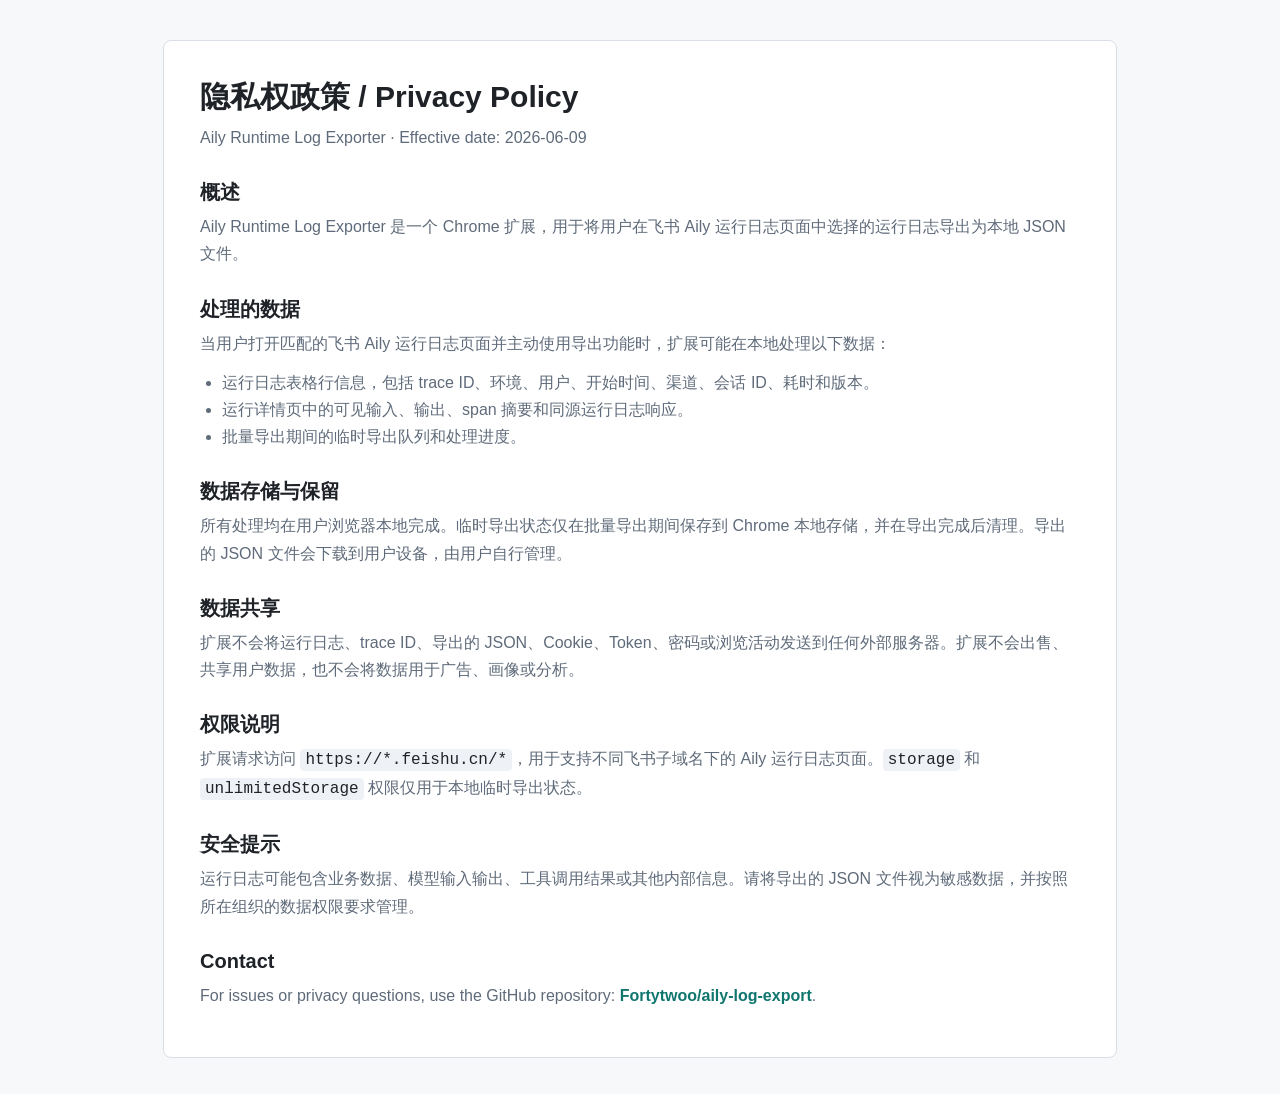
==== docs/privacy-policy.html @ 40a1e0a1 "Add GitHub Pages privacy policy" ====
<!doctype html>
<html lang="zh-CN">
<head>
  <meta charset="utf-8">
  <meta name="viewport" content="width=device-width, initial-scale=1">
  <title>Privacy Policy - Aily Runtime Log Exporter</title>
  <style>
    :root {
      color-scheme: light;
      --bg: #f7f8fa;
      --panel: #ffffff;
      --text: #1f2328;
      --muted: #5f6b7a;
      --line: #d9dee7;
      --accent: #0f766e;
    }
    body {
      margin: 0;
      background: var(--bg);
      color: var(--text);
      font: 16px/1.7 -apple-system, BlinkMacSystemFont, "Segoe UI", sans-serif;
    }
    main {
      max-width: 880px;
      margin: 40px auto;
      padding: 36px;
      background: var(--panel);
      border: 1px solid var(--line);
      border-radius: 8px;
    }
    h1, h2 {
      line-height: 1.3;
      color: var(--text);
    }
    h1 {
      margin: 0 0 8px;
      font-size: 30px;
    }
    h2 {
      margin: 28px 0 8px;
      font-size: 20px;
    }
    p, li {
      color: var(--muted);
    }
    p {
      margin: 0 0 12px;
    }
    ul {
      margin: 8px 0 0;
      padding-left: 22px;
    }
    a {
      color: var(--accent);
      font-weight: 600;
      text-decoration: none;
    }
    a:hover {
      text-decoration: underline;
    }
    .meta {
      margin-bottom: 24px;
      color: var(--muted);
    }
    code {
      padding: 2px 5px;
      border-radius: 4px;
      background: #eef2f6;
      color: var(--text);
    }
  </style>
</head>
<body>
  <main>
    <h1>隐私权政策 / Privacy Policy</h1>
    <p class="meta">Aily Runtime Log Exporter · Effective date: 2026-06-09</p>

    <h2>概述</h2>
    <p>Aily Runtime Log Exporter 是一个 Chrome 扩展，用于将用户在飞书 Aily 运行日志页面中选择的运行日志导出为本地 JSON 文件。</p>

    <h2>处理的数据</h2>
    <p>当用户打开匹配的飞书 Aily 运行日志页面并主动使用导出功能时，扩展可能在本地处理以下数据：</p>
    <ul>
      <li>运行日志表格行信息，包括 trace ID、环境、用户、开始时间、渠道、会话 ID、耗时和版本。</li>
      <li>运行详情页中的可见输入、输出、span 摘要和同源运行日志响应。</li>
      <li>批量导出期间的临时导出队列和处理进度。</li>
    </ul>

    <h2>数据存储与保留</h2>
    <p>所有处理均在用户浏览器本地完成。临时导出状态仅在批量导出期间保存到 Chrome 本地存储，并在导出完成后清理。导出的 JSON 文件会下载到用户设备，由用户自行管理。</p>

    <h2>数据共享</h2>
    <p>扩展不会将运行日志、trace ID、导出的 JSON、Cookie、Token、密码或浏览活动发送到任何外部服务器。扩展不会出售、共享用户数据，也不会将数据用于广告、画像或分析。</p>

    <h2>权限说明</h2>
    <p>扩展请求访问 <code>https://*.feishu.cn/*</code>，用于支持不同飞书子域名下的 Aily 运行日志页面。<code>storage</code> 和 <code>unlimitedStorage</code> 权限仅用于本地临时导出状态。</p>

    <h2>安全提示</h2>
    <p>运行日志可能包含业务数据、模型输入输出、工具调用结果或其他内部信息。请将导出的 JSON 文件视为敏感数据，并按照所在组织的数据权限要求管理。</p>

    <h2>Contact</h2>
    <p>For issues or privacy questions, use the GitHub repository: <a href="https://github.com/Fortytwoo/aily-log-export">Fortytwoo/aily-log-export</a>.</p>
  </main>
</body>
</html>
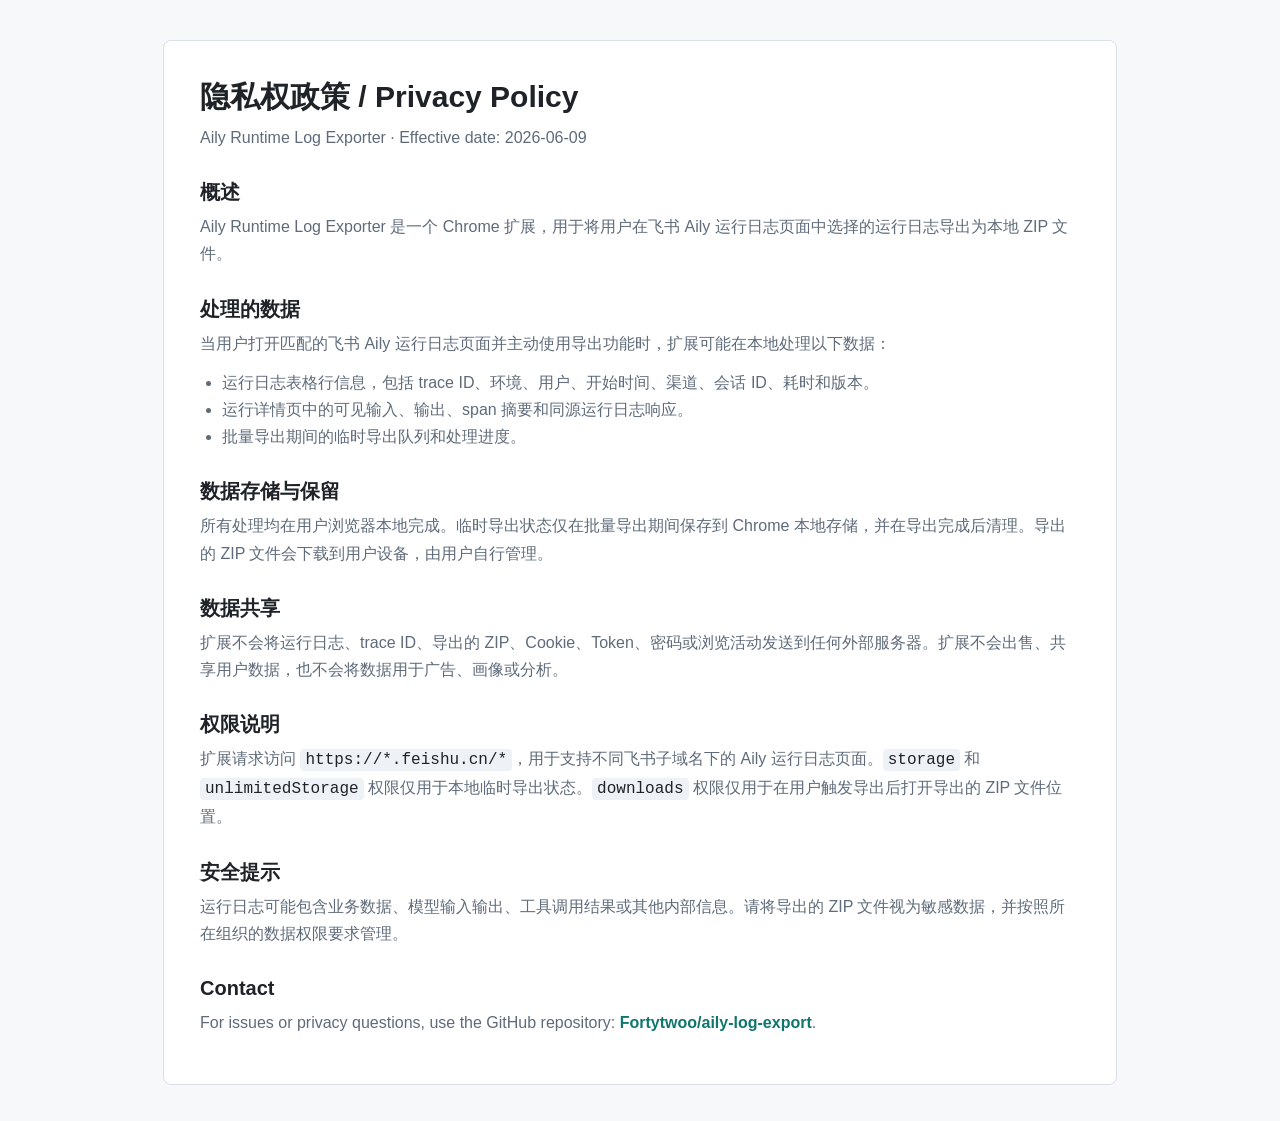
==== commit a1f016d4: "Support ZIP runtime log export" ====
--- a/docs/privacy-policy.html
+++ b/docs/privacy-policy.html
@@ -76,7 +76,7 @@
     <p class="meta">Aily Runtime Log Exporter · Effective date: 2026-06-09</p>
 
     <h2>概述</h2>
-    <p>Aily Runtime Log Exporter 是一个 Chrome 扩展，用于将用户在飞书 Aily 运行日志页面中选择的运行日志导出为本地 JSON 文件。</p>
+    <p>Aily Runtime Log Exporter 是一个 Chrome 扩展，用于将用户在飞书 Aily 运行日志页面中选择的运行日志导出为本地 ZIP 文件。</p>
 
     <h2>处理的数据</h2>
     <p>当用户打开匹配的飞书 Aily 运行日志页面并主动使用导出功能时，扩展可能在本地处理以下数据：</p>
@@ -87,16 +87,16 @@
     </ul>
 
     <h2>数据存储与保留</h2>
-    <p>所有处理均在用户浏览器本地完成。临时导出状态仅在批量导出期间保存到 Chrome 本地存储，并在导出完成后清理。导出的 JSON 文件会下载到用户设备，由用户自行管理。</p>
+    <p>所有处理均在用户浏览器本地完成。临时导出状态仅在批量导出期间保存到 Chrome 本地存储，并在导出完成后清理。导出的 ZIP 文件会下载到用户设备，由用户自行管理。</p>
 
     <h2>数据共享</h2>
-    <p>扩展不会将运行日志、trace ID、导出的 JSON、Cookie、Token、密码或浏览活动发送到任何外部服务器。扩展不会出售、共享用户数据，也不会将数据用于广告、画像或分析。</p>
+    <p>扩展不会将运行日志、trace ID、导出的 ZIP、Cookie、Token、密码或浏览活动发送到任何外部服务器。扩展不会出售、共享用户数据，也不会将数据用于广告、画像或分析。</p>
 
     <h2>权限说明</h2>
-    <p>扩展请求访问 <code>https://*.feishu.cn/*</code>，用于支持不同飞书子域名下的 Aily 运行日志页面。<code>storage</code> 和 <code>unlimitedStorage</code> 权限仅用于本地临时导出状态。</p>
+    <p>扩展请求访问 <code>https://*.feishu.cn/*</code>，用于支持不同飞书子域名下的 Aily 运行日志页面。<code>storage</code> 和 <code>unlimitedStorage</code> 权限仅用于本地临时导出状态。<code>downloads</code> 权限仅用于在用户触发导出后打开导出的 ZIP 文件位置。</p>
 
     <h2>安全提示</h2>
-    <p>运行日志可能包含业务数据、模型输入输出、工具调用结果或其他内部信息。请将导出的 JSON 文件视为敏感数据，并按照所在组织的数据权限要求管理。</p>
+    <p>运行日志可能包含业务数据、模型输入输出、工具调用结果或其他内部信息。请将导出的 ZIP 文件视为敏感数据，并按照所在组织的数据权限要求管理。</p>
 
     <h2>Contact</h2>
     <p>For issues or privacy questions, use the GitHub repository: <a href="https://github.com/Fortytwoo/aily-log-export">Fortytwoo/aily-log-export</a>.</p>
